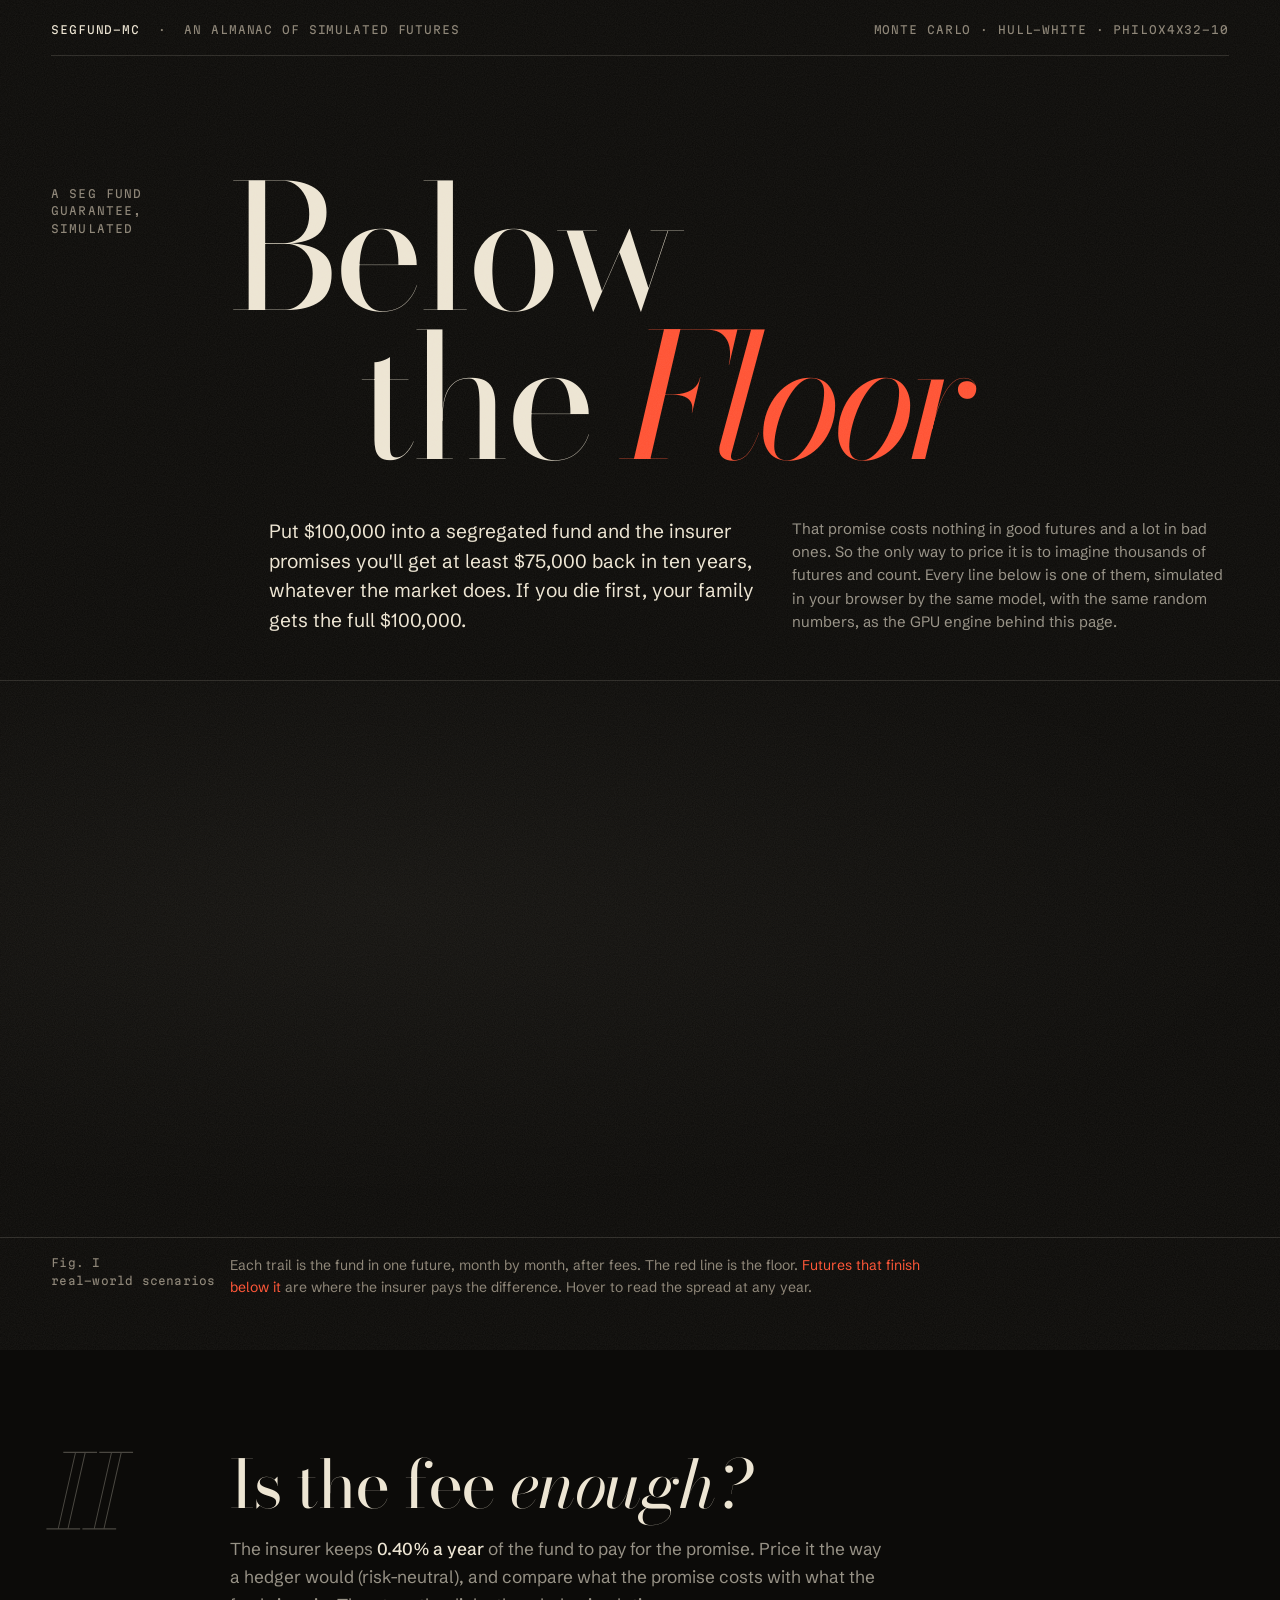
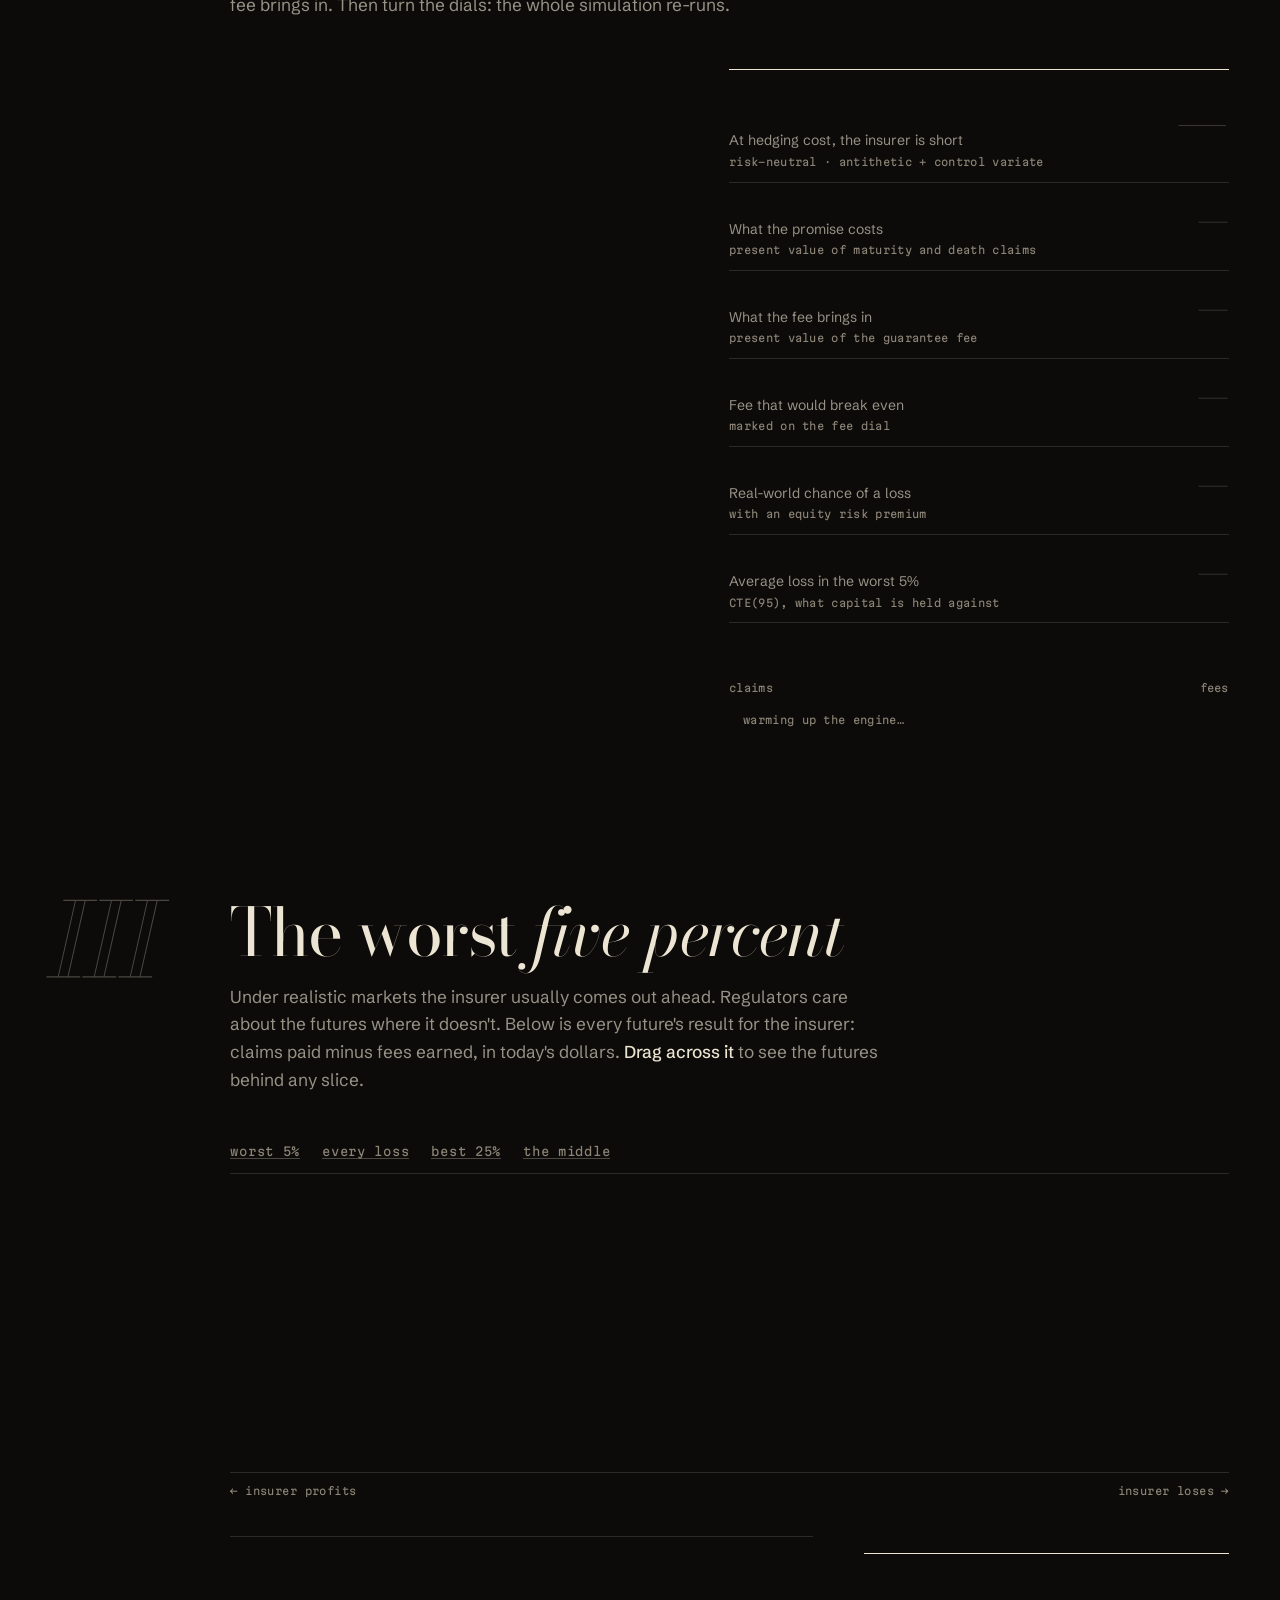
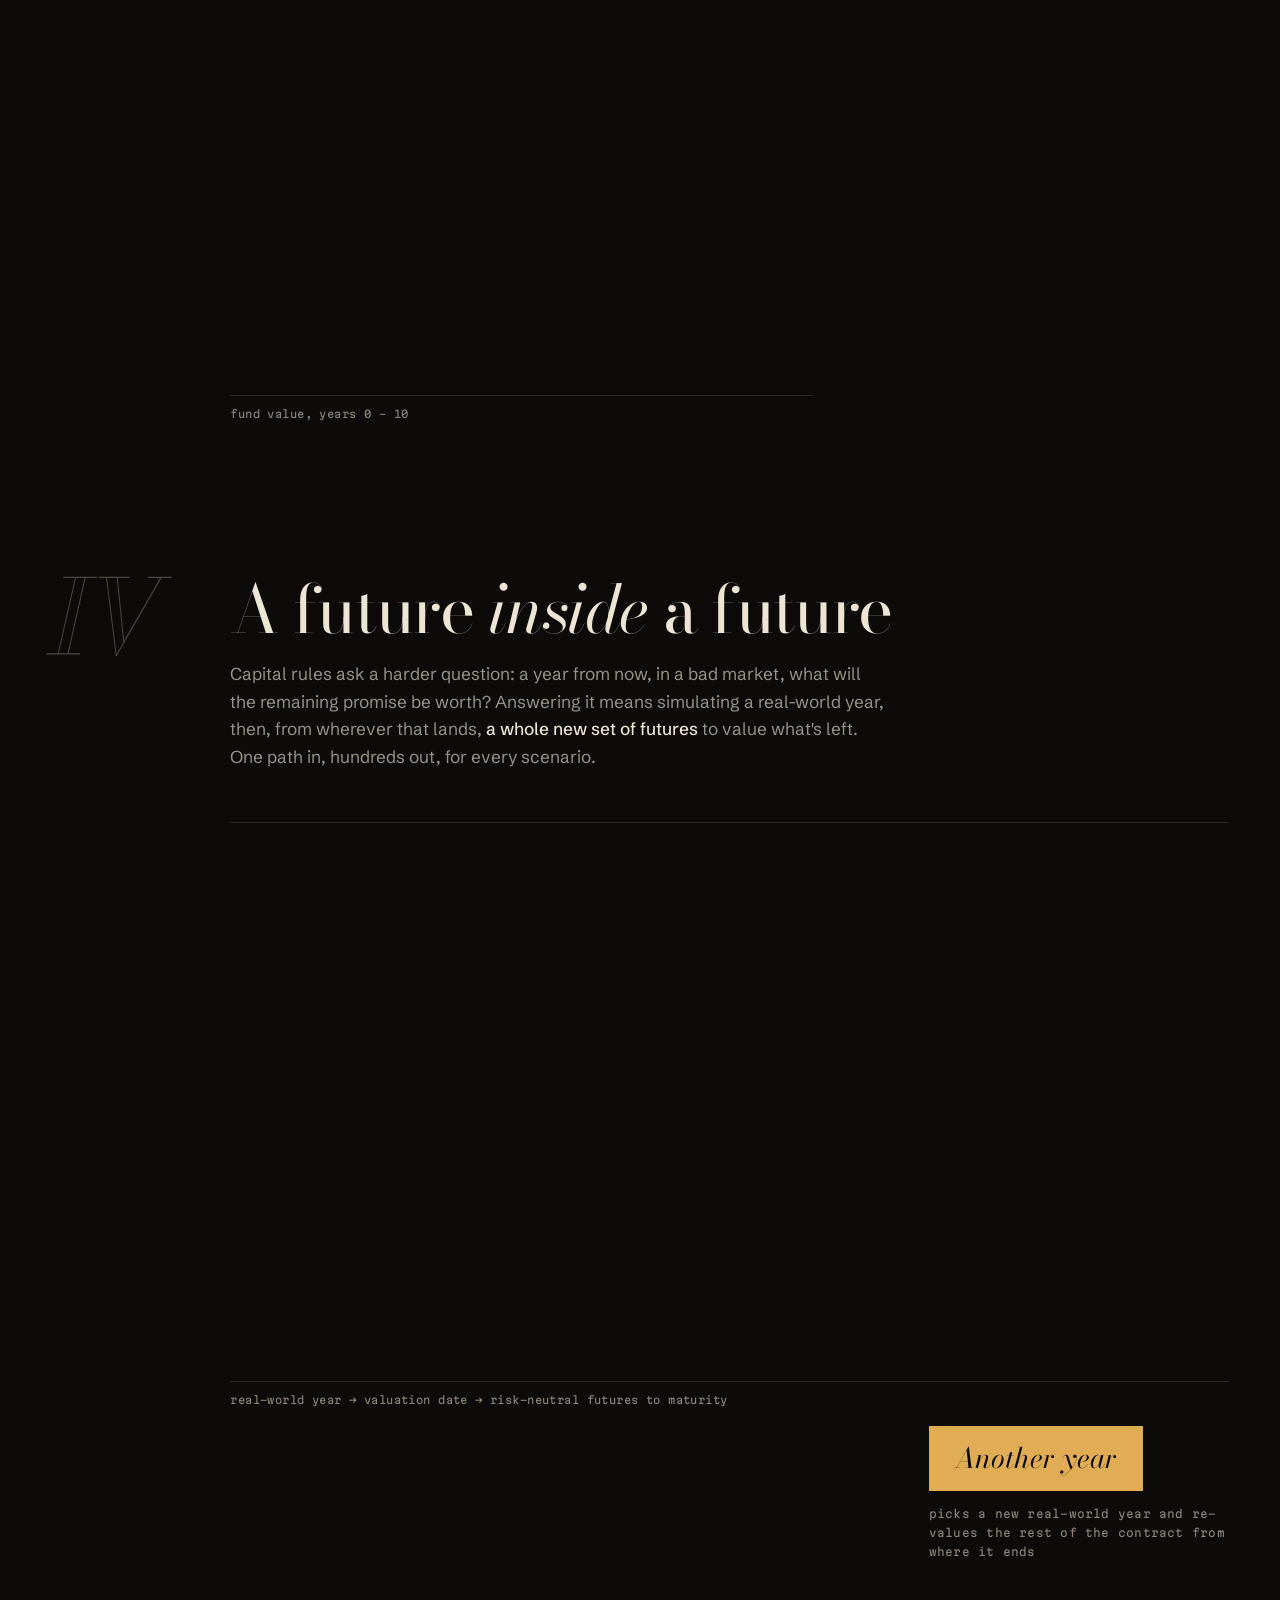
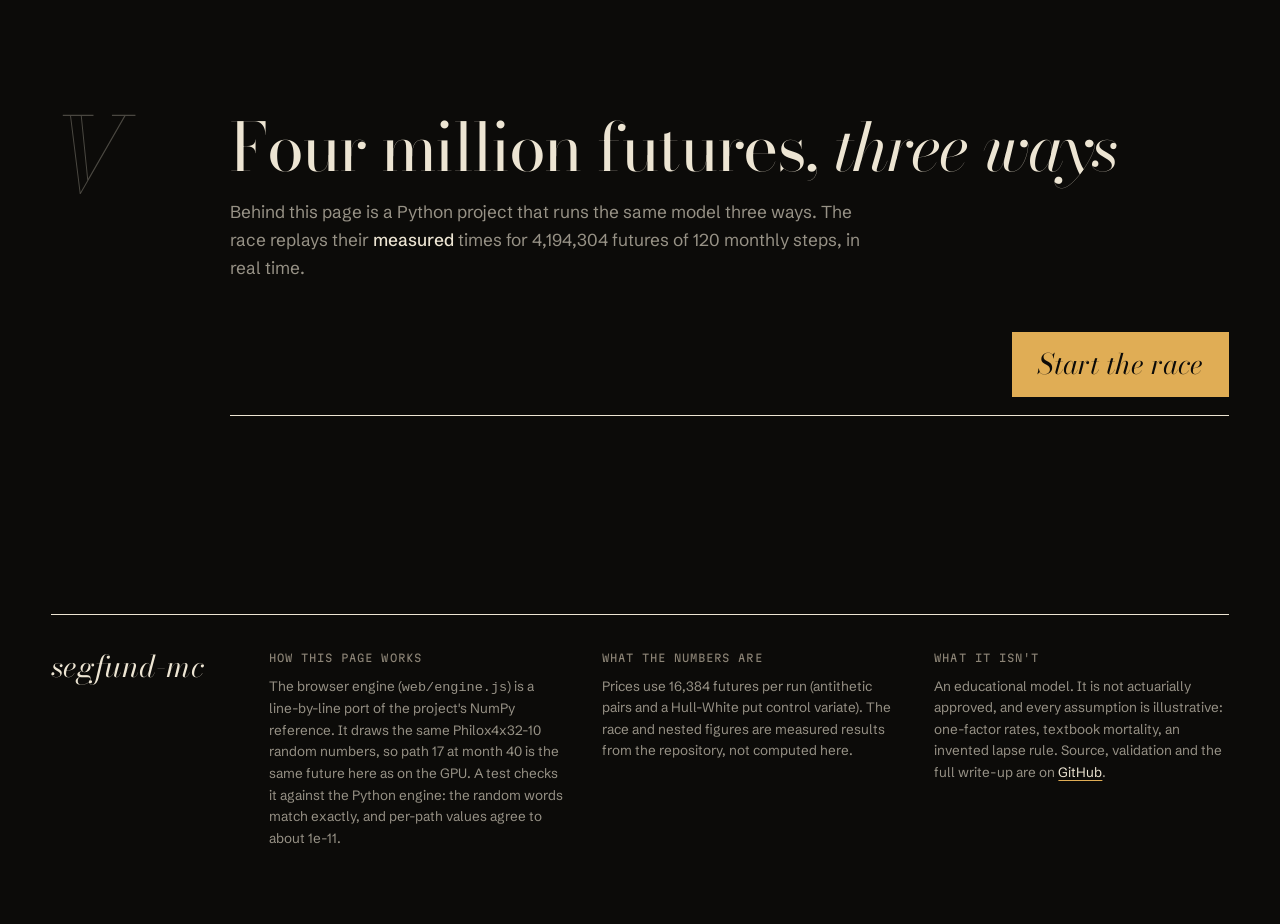
==== web/index.html @ 7fbc5d4a "Below the Floor: interactive page (futures, dials and ledger, tail explorer, nested tree, benchmark " ====
<!doctype html>
<html lang="en">
<head>
<meta charset="utf-8">
<meta name="viewport" content="width=device-width, initial-scale=1">
<title>Below the Floor</title>
<meta name="description" content="A segregated fund guarantee, simulated across sixteen thousand futures in your browser, with the same model and random numbers as the GPU engine behind it.">
<link rel="preconnect" href="https://fonts.googleapis.com">
<link rel="preconnect" href="https://fonts.gstatic.com" crossorigin>
<link href="https://fonts.googleapis.com/css2?family=Bodoni+Moda:ital,opsz,wght@0,6..96,400..600;1,6..96,400..600&family=Martian+Mono:wght@300;400&family=Schibsted+Grotesk:wght@400;500&display=swap" rel="stylesheet">
<link rel="stylesheet" href="style.css">
<link rel="icon" href="data:image/svg+xml,<svg xmlns='http://www.w3.org/2000/svg' viewBox='0 0 32 32'><rect width='32' height='32' fill='%230c0b09'/><path d='M3 10 Q12 4 16 14 T29 8' stroke='%23ede5d3' fill='none' stroke-width='1.5'/><path d='M3 22 H29' stroke='%23ff5233' stroke-width='1.5'/></svg>">
</head>
<body>

<div class="wrap">
  <div class="strip">
    <span><b>segfund-mc</b> &nbsp;·&nbsp; an almanac of simulated futures</span>
    <span>Monte Carlo · Hull-White · Philox4x32-10</span>
  </div>

  <header class="masthead">
    <div class="kicker">A seg fund<br>guarantee,<br>simulated</div>
    <h1><span class="line"><span>Below</span></span><span class="line"><span>the <em>Floor</em></span></span></h1>
  </header>

  <div class="dek fade-in">
    <div></div>
    <p>Put $100,000 into a segregated fund and the insurer promises you'll get at least $75,000 back in ten years, whatever the market does. If you die first, your family gets the full $100,000.</p>
    <p>That promise costs nothing in good futures and a lot in bad ones. So the only way to price it is to imagine thousands of futures and count. Every line below is one of them, simulated in your browser by the same model, with the same random numbers, as the GPU engine behind this page.</p>
  </div>

  <!-- I. the exposure -->
  <figure class="exposure" id="exposure" style="margin-top:0;margin-bottom:0">
    <canvas id="hero" role="img" aria-label="Fund value over ten years across thousands of simulated futures, with the guarantee floor at 75,000 dollars"></canvas>
    <div class="tally" id="tally">&nbsp;</div>
  </figure>
  <div class="caption-under">
    <div class="margin-note">Fig. I<br>real-world scenarios</div>
    <p id="hero-caption">Each trail is the fund in one future, month by month, after fees. The red line is the floor. <span class="red">Futures that finish below it</span> are where the insurer pays the difference. Hover to read the spread at any year.</p>
  </div>

  <!-- II. dials & ledger -->
  <section class="chapter" id="dials">
    <div class="numeral" aria-hidden="true">II</div>
    <div>
      <h2>Is the fee <em>enough?</em></h2>
      <p class="lede">The insurer keeps <strong>0.40% a year</strong> of the fund to pay for the promise. Price it the way a hedger would (risk-neutral), and compare what the promise costs with what the fee brings in. Then turn the dials: the whole simulation re-runs.</p>

      <div class="dials-ledger">
        <div class="dials" id="dial-list"></div>

        <div>
          <div class="ledger" id="ledger">
            <div class="row big"><div class="what">At hedging cost, the insurer is short<small id="l-net-note">risk-neutral · antithetic + control variate</small></div><div class="fig" id="l-net">—</div></div>
            <div class="row"><div class="what">What the promise costs<small>present value of maturity and death claims</small></div><div class="fig" id="l-claims">—</div></div>
            <div class="row"><div class="what">What the fee brings in<small>present value of the guarantee fee</small></div><div class="fig" id="l-fees">—</div></div>
            <div class="row"><div class="what">Fee that would break even<small>marked on the fee dial</small></div><div class="fig" id="l-be">—</div></div>
            <div class="row"><div class="what">Real-world chance of a loss<small>with an equity risk premium</small></div><div class="fig" id="l-ploss">—</div></div>
            <div class="row"><div class="what">Average loss in the worst 5%<small>CTE(95), what capital is held against</small></div><div class="fig" id="l-cte">—</div></div>
          </div>
          <div class="balance" aria-hidden="true">
            <div class="bar claims"><span id="b-claims"></span></div>
            <div class="bar fees"><span id="b-fees"></span></div>
            <div class="legend"><span>claims</span><span>fees</span></div>
          </div>
          <div class="status" id="status"><span class="dot"></span><span id="status-text">warming up the engine…</span></div>
        </div>
      </div>
    </div>
  </section>

  <!-- III. the tail -->
  <section class="chapter" id="tail">
    <div class="numeral" aria-hidden="true">III</div>
    <div>
      <h2>The worst <em>five percent</em></h2>
      <p class="lede">Under realistic markets the insurer usually comes out ahead. Regulators care about the futures where it doesn't. Below is every future's result for the insurer: claims paid minus fees earned, in today's dollars. <strong>Drag across it</strong> to see the futures behind any slice.</p>

      <div class="presets">
        <button class="textbtn" data-sel="worst5">worst 5%</button>
        <button class="textbtn" data-sel="loss">every loss</button>
        <button class="textbtn" data-sel="best">best 25%</button>
        <button class="textbtn" data-sel="middle">the middle</button>
      </div>
      <div class="plate hist" id="hist-plate"><canvas id="hist" role="img" aria-label="Histogram of the insurer's result per future; drag to select"></canvas></div>
      <div class="plate-label"><span>← insurer profits</span><span id="hist-label">&nbsp;</span><span>insurer loses →</span></div>

      <div class="tail-grid">
        <div>
          <div class="plate paths"><canvas id="slice" role="img" aria-label="Fund paths of the selected futures"></canvas></div>
          <div class="plate-label"><span>fund value, years 0 – 10</span><span id="slice-label">&nbsp;</span></div>
        </div>
        <div>
          <dl class="facts" id="facts"></dl>
          <p class="story" id="story">&nbsp;</p>
        </div>
      </div>
    </div>
  </section>

  <!-- IV. nested -->
  <section class="chapter" id="nested">
    <div class="numeral" aria-hidden="true">IV</div>
    <div>
      <h2>A future <em>inside</em> a future</h2>
      <p class="lede">Capital rules ask a harder question: a year from now, in a bad market, what will the remaining promise be worth? Answering it means simulating a real-world year, then, from wherever that lands, <strong>a whole new set of futures</strong> to value what's left. One path in, hundreds out, for every scenario.</p>

      <div class="plate tree"><canvas id="tree" role="img" aria-label="One real-world year, then a fan of risk-neutral futures from its end point"></canvas></div>
      <div class="plate-label"><span>real-world year → valuation date → risk-neutral futures to maturity</span><span id="tree-label">&nbsp;</span></div>

      <div class="nested-grid">
        <div class="cost" id="cost"></div>
        <div style="display:grid;gap:14px;justify-items:start">
          <button class="go" id="reroll">Another year</button>
          <span class="margin-note">picks a new real-world year and re-values the rest of the contract from where it ends</span>
        </div>
      </div>
    </div>
  </section>

  <!-- V. the race -->
  <section class="chapter" id="race">
    <div class="numeral" aria-hidden="true">V</div>
    <div>
      <h2>Four million futures, <em>three ways</em></h2>
      <p class="lede">Behind this page is a Python project that runs the same model three ways. The race replays their <strong>measured</strong> times for 4,194,304 futures of 120 monthly steps, in real time.</p>

      <div class="race-head">
        <span class="margin-note" id="race-meta"></span>
        <button class="go" id="go">Start the race</button>
      </div>
      <div class="race" id="lanes"></div>
      <p class="ratio" id="ratio"></p>
    </div>
  </section>

  <footer class="colophon">
    <div class="sig">segfund&#8209;mc</div>
    <div>
      <h3>How this page works</h3>
      <p>The browser engine (<code>web/engine.js</code>) is a line-by-line port of the project's NumPy reference. It draws the same Philox4x32-10 random numbers, so path 17 at month 40 is the same future here as on the GPU. A test checks it against the Python engine: the random words match exactly, and per-path values agree to about 1e-11.</p>
    </div>
    <div>
      <h3>What the numbers are</h3>
      <p id="colo-numbers">Prices use 16,384 futures per run (antithetic pairs and a Hull-White put control variate). The race and nested figures are measured results from the repository, not computed here.</p>
    </div>
    <div>
      <h3>What it isn't</h3>
      <p>An educational model. It is not actuarially approved, and every assumption is illustrative: one-factor rates, textbook mortality, an invented lapse rule. Source, validation and the full write-up are on <a href="https://github.com/PS12007/segfund-mc">GitHub</a>.</p>
    </div>
  </footer>
</div>

<script src="engine.js"></script>
<script src="data.js"></script>
<script src="app.js"></script>
</body>
</html>
---- web/style.css ----
/* Below the Floor: a night exposure of simulated futures.
   Warm black, bone-white light trails, cinnabar for losses, brass for whatever you touch. */

:root {
  --night: #0c0b09;
  --soot: #141210;
  --ember: #1c1916;
  --bone: #ede5d3;
  --bone-dim: rgba(237, 229, 211, 0.62);
  --ash: #8c8476;
  --hair: rgba(237, 229, 211, 0.14);
  --hair-strong: rgba(237, 229, 211, 0.28);
  --cinnabar: #ff5233;
  --cinnabar-dim: rgba(255, 82, 51, 0.16);
  --brass: #e0ad55;
  --brass-dim: rgba(224, 173, 85, 0.18);

  --display: "Bodoni Moda", "Didot", "Bodoni 72", Georgia, serif;
  --text: "Schibsted Grotesk", "Helvetica Neue", Helvetica, sans-serif;
  --mono: "Martian Mono", "SFMono-Regular", Consolas, monospace;

  --gutter: clamp(16px, 4vw, 56px);
  --margin-col: clamp(0px, 14vw, 210px);
  --max: 1320px;
}

* { box-sizing: border-box; }
html { background: var(--night); color-scheme: dark; }
body {
  margin: 0;
  background: var(--night);
  color: var(--bone);
  font: 400 17px/1.6 var(--text);
  -webkit-font-smoothing: antialiased;
  text-rendering: optimizeLegibility;
  overflow-x: hidden;
}

/* film grain over everything, very quiet */
body::after {
  content: "";
  position: fixed; inset: -50%;
  pointer-events: none; z-index: 50;
  opacity: 0.07;
  background-image: url("data:image/svg+xml;utf8,<svg xmlns='http://www.w3.org/2000/svg' width='220' height='220'><filter id='n'><feTurbulence type='fractalNoise' baseFrequency='0.9' numOctaves='2' stitchTiles='stitch'/><feColorMatrix values='0 0 0 0 1  0 0 0 0 0.95  0 0 0 0 0.85  0 0 0 0.9 0'/></filter><rect width='100%' height='100%' filter='url(%23n)'/></svg>");
  animation: grain 1.2s steps(6) infinite;
}
@keyframes grain {
  0% { transform: translate(0, 0); } 20% { transform: translate(-3%, 2%); }
  40% { transform: translate(2%, -3%); } 60% { transform: translate(-2%, -1%); }
  80% { transform: translate(3%, 3%); } 100% { transform: translate(0, 0); }
}

::selection { background: var(--brass); color: var(--night); }
a { color: var(--bone); text-decoration-color: var(--brass); text-underline-offset: 3px; text-decoration-thickness: 1px; }
a:hover { color: var(--brass); }

.wrap { max-width: var(--max); margin: 0 auto; padding: 0 var(--gutter); }

/* ------------------------------------------------------------------ masthead */
.strip {
  display: flex; justify-content: space-between; gap: 16px; flex-wrap: wrap;
  padding: 22px 0 18px;
  border-bottom: 1px solid var(--hair);
  font: 400 11px/1.4 var(--mono);
  letter-spacing: 0.08em; text-transform: uppercase; color: var(--ash);
}
.strip b { color: var(--bone); font-weight: 400; }

.masthead {
  display: grid;
  grid-template-columns: var(--margin-col) minmax(0, 1fr);
  padding: clamp(48px, 9vw, 120px) 0 clamp(28px, 4vw, 48px);
}
.masthead .kicker {
  font: 400 11px/1.6 var(--mono); letter-spacing: 0.1em; text-transform: uppercase; color: var(--ash);
  padding-top: 1.2em;
}
h1 {
  margin: 0;
  font: 400 clamp(64px, 13.5vw, 196px)/0.84 var(--display);
  font-optical-sizing: auto;
  letter-spacing: -0.035em;
}
h1 em { font-style: italic; color: var(--cinnabar); letter-spacing: -0.045em; }
h1 .line { display: block; overflow: hidden; padding: 0.02em 0 0.16em; margin-bottom: -0.16em; }
h1 .line > span { display: inline-block; animation: rise 1.2s cubic-bezier(.2, .7, .1, 1) both; }
h1 .line:nth-child(2) > span { animation-delay: .12s; padding-left: clamp(40px, 10vw, 180px); }
@keyframes rise { from { transform: translateY(105%); } to { transform: none; } }

.dek {
  display: grid; grid-template-columns: var(--margin-col) minmax(0, 1fr) minmax(0, 0.9fr);
  gap: 0 clamp(20px, 3vw, 48px);
  padding-bottom: clamp(28px, 4vw, 44px);
}
.dek p { margin: 0; font-size: clamp(18px, 1.5vw, 21px); line-height: 1.55; color: var(--bone); max-width: 36em; }
.dek p + p { color: var(--bone-dim); font-size: 15px; }
.fade-in { animation: fade 1.4s .5s both; }
@keyframes fade { from { opacity: 0; transform: translateY(8px); } to { opacity: 1; transform: none; } }

/* ------------------------------------------------------------------ the exposure (hero) */
.exposure {
  position: relative;
  height: clamp(380px, 62vh, 680px);
  margin: 0 calc(-1 * var(--gutter));
  border-top: 1px solid var(--hair); border-bottom: 1px solid var(--hair);
  background:
    radial-gradient(120% 90% at 30% 40%, rgba(237, 229, 211, 0.035), transparent 60%),
    var(--night);
}
.exposure canvas, .plate canvas { position: absolute; inset: 0; width: 100%; height: 100%; display: block; }
.exposure .tally {
  position: absolute; left: var(--gutter); top: 14px;
  font: 400 11px/1.6 var(--mono); letter-spacing: 0.06em; color: var(--ash);
  pointer-events: none;
}
.exposure .tally b { color: var(--bone); font-weight: 400; }
.exposure .tally .red { color: var(--cinnabar); }
.caption-under {
  display: grid; grid-template-columns: var(--margin-col) minmax(0, 1fr);
  padding: 16px 0 0; font-size: 14px; color: var(--ash);
}
.caption-under p { margin: 0; max-width: 52em; }
.caption-under .red { color: var(--cinnabar); }

/* ------------------------------------------------------------------ chapters */
.chapter {
  display: grid;
  grid-template-columns: var(--margin-col) minmax(0, 1fr);
  padding: clamp(80px, 12vw, 160px) 0 0;
}
.numeral {
  font: italic 400 clamp(56px, 8vw, 120px)/0.8 var(--display);
  color: transparent;
  -webkit-text-stroke: 1px var(--hair-strong);
  user-select: none;
}
.chapter h2 {
  margin: 0 0 18px;
  font: 400 clamp(38px, 5.2vw, 76px)/0.98 var(--display);
  letter-spacing: -0.025em;
  max-width: 14em;
}
.chapter h2 em { font-style: italic; }
.chapter .lede { font-size: clamp(17px, 1.35vw, 19px); color: var(--bone-dim); max-width: 38em; margin: 0 0 clamp(32px, 4vw, 56px); }
.chapter .lede strong { color: var(--bone); font-weight: 500; }

.margin-note {
  font: 400 11px/1.7 var(--mono); color: var(--ash); letter-spacing: 0.02em;
}

/* ------------------------------------------------------------------ II: the dials and the ledger */
.dials-ledger {
  display: grid;
  grid-template-columns: minmax(0, 1fr) minmax(0, 1.15fr);
  gap: clamp(32px, 5vw, 88px);
  align-items: start;
}
.dials { display: grid; gap: 26px; }
.dial { display: grid; grid-template-columns: 1fr auto; align-items: baseline; gap: 4px 16px; }
.dial label { font-size: 15px; color: var(--bone); }
.dial label small { display: block; font-size: 12px; color: var(--ash); margin-top: 1px; }
.dial output { font: 400 14px var(--mono); color: var(--brass); min-width: 6ch; text-align: right; }
.dial .track { grid-column: 1 / -1; position: relative; height: 26px; }
.dial .mark {
  position: absolute; top: 2px; bottom: 2px; width: 0; border-left: 1px dashed var(--cinnabar);
  pointer-events: none; transition: left .5s cubic-bezier(.2, .7, .1, 1), opacity .3s;
}
.dial .mark::after {
  content: attr(data-label); position: absolute; top: 22px; left: 4px; white-space: nowrap;
  font: 400 10px var(--mono); color: var(--cinnabar); letter-spacing: 0.04em;
}
.dial .home {
  position: absolute; top: 9px; width: 1px; height: 8px; background: var(--ash); pointer-events: none;
}

input[type=range] {
  -webkit-appearance: none; appearance: none;
  width: 100%; height: 26px; margin: 0; background: transparent; cursor: ew-resize;
  position: relative; z-index: 1;
}
input[type=range]::-webkit-slider-runnable-track { height: 1px; background: var(--hair-strong); }
input[type=range]::-moz-range-track { height: 1px; background: var(--hair-strong); }
input[type=range]::-webkit-slider-thumb {
  -webkit-appearance: none; width: 3px; height: 22px; margin-top: -11px;
  background: var(--brass); border: 0; border-radius: 0;
  box-shadow: 0 0 0 5px rgba(12, 11, 9, 0.9), 0 0 18px rgba(224, 173, 85, 0.45);
  transition: height .15s, margin-top .15s;
}
input[type=range]::-moz-range-thumb {
  width: 3px; height: 22px; background: var(--brass); border: 0; border-radius: 0;
  box-shadow: 0 0 0 5px rgba(12, 11, 9, 0.9), 0 0 18px rgba(224, 173, 85, 0.45);
}
input[type=range]:active::-webkit-slider-thumb { height: 26px; margin-top: -13px; }
input[type=range]:focus-visible { outline: none; }
input[type=range]:focus-visible::-webkit-slider-thumb { box-shadow: 0 0 0 5px rgba(12, 11, 9, 0.9), 0 0 0 7px var(--brass); }

.textbtn {
  justify-self: start;
  background: none; border: 0; padding: 0; cursor: pointer;
  font: 400 12px var(--mono); letter-spacing: 0.06em; color: var(--ash);
  border-bottom: 1px solid var(--hair-strong);
}
.textbtn:hover { color: var(--brass); border-color: var(--brass); }

.ledger { border-top: 1px solid var(--bone); }
.ledger .row {
  display: grid; grid-template-columns: minmax(0, 1fr) auto; align-items: baseline; gap: 16px;
  padding: 14px 0 12px; border-bottom: 1px solid var(--hair);
}
.ledger .row .what { font-size: 14px; color: var(--bone-dim); }
.ledger .row .what small { display: block; font: 400 10.5px/1.5 var(--mono); color: var(--ash); letter-spacing: 0.03em; margin-top: 2px; }
.ledger .fig {
  font: 400 clamp(30px, 3.4vw, 50px)/1 var(--display); letter-spacing: -0.02em;
  font-variant-numeric: lining-nums tabular-nums; text-align: right;
  transition: color .4s;
}
.ledger .fig .pm { font: 400 12px var(--mono); color: var(--ash); letter-spacing: 0; margin-left: 6px; }
.ledger .row.big .fig { font-size: clamp(44px, 5.6vw, 84px); }
.ledger .row.big .fig.red { color: var(--cinnabar); }
.ledger .row.big .fig.bone { color: var(--bone); }
.ledger .busy { color: var(--ash); }

.balance { margin: 26px 0 6px; }
.balance .bar { position: relative; height: 10px; margin: 6px 0; }
.balance .bar span { position: absolute; left: 0; top: 0; bottom: 0; transition: width .6s cubic-bezier(.2, .7, .1, 1); }
.balance .claims span { background: var(--cinnabar); }
.balance .fees span { background: var(--bone); }
.balance .legend { display: flex; justify-content: space-between; font: 400 10.5px var(--mono); color: var(--ash); letter-spacing: 0.03em; }
.status { font: 400 10.5px/1.6 var(--mono); color: var(--ash); margin-top: 18px; letter-spacing: 0.03em; min-height: 3.2em; }
.status .dot { display: inline-block; width: 6px; height: 6px; background: var(--brass); margin-right: 8px; vertical-align: 1px; opacity: 0; }
.status.working .dot { animation: blink .7s infinite alternate; }
@keyframes blink { from { opacity: .15; } to { opacity: 1; } }

/* ------------------------------------------------------------------ plates (canvas figures) */
.plate { position: relative; border-top: 1px solid var(--hair); border-bottom: 1px solid var(--hair); }
.plate.hist { height: clamp(220px, 28vw, 300px); cursor: crosshair; touch-action: none; }
.plate.paths { height: clamp(300px, 40vw, 460px); }
.plate.tree { height: clamp(360px, 52vw, 560px); }
.plate-label {
  display: flex; justify-content: space-between; gap: 12px; flex-wrap: wrap;
  padding: 10px 0 0; font: 400 10.5px/1.6 var(--mono); color: var(--ash); letter-spacing: 0.04em;
}
.plate-label b { color: var(--bone); font-weight: 400; }

.tail-grid { display: grid; grid-template-columns: minmax(0, 1.6fr) minmax(0, 1fr); gap: clamp(24px, 4vw, 64px); margin-top: 36px; }
.facts { border-top: 1px solid var(--bone); }
.facts div { display: grid; grid-template-columns: 1fr auto; gap: 12px; padding: 11px 0; border-bottom: 1px solid var(--hair); font-size: 14px; color: var(--bone-dim); }
.facts dd, .facts dt { margin: 0; }
.facts dd { font: 400 15px var(--mono); color: var(--bone); text-align: right; }
.facts dd.brass { color: var(--brass); }
.facts dd.red { color: var(--cinnabar); }
.story { font-family: var(--display); font-style: italic; font-size: clamp(19px, 1.7vw, 24px); line-height: 1.35; margin: 22px 0 0; color: var(--bone); }

.presets { display: flex; gap: 22px; flex-wrap: wrap; margin: 0 0 14px; }

/* ------------------------------------------------------------------ IV nested */
.nested-grid { display: grid; grid-template-columns: minmax(0, 1fr) minmax(0, 300px); gap: clamp(24px, 4vw, 64px); align-items: end; margin-top: 18px; }
.cost { font-size: 14px; color: var(--bone-dim); }
.cost .eq { font: 400 clamp(13px, 1.15vw, 16px)/1.6 var(--mono); color: var(--bone); margin: 10px 0 16px; }
.cost .eq .x { color: var(--ash); padding: 0 .35em; }
.cost .vs { display: grid; grid-template-columns: auto 1fr; gap: 6px 14px; font: 400 13px var(--mono); }
.cost .vs .t { color: var(--bone); text-align: right; }

/* ------------------------------------------------------------------ V race */
.race { border-top: 1px solid var(--bone); }
.lane { display: grid; grid-template-columns: minmax(0, 220px) minmax(0, 1fr) minmax(0, 150px); gap: 20px; align-items: center; padding: 22px 0; border-bottom: 1px solid var(--hair); }
.lane .who { font-size: 16px; }
.lane .who small { display: block; font: 400 10.5px/1.5 var(--mono); color: var(--ash); letter-spacing: 0.02em; margin-top: 3px; }
.lane .road { position: relative; height: 22px; }
.lane .road::before { content: ""; position: absolute; left: 0; right: 0; top: 50%; height: 1px; background: var(--hair-strong); }
.lane .fill { position: absolute; left: 0; top: calc(50% - 1px); height: 3px; width: 0; background: var(--bone); }
.lane .tip { position: absolute; top: 0; bottom: 0; width: 2px; left: 0; background: var(--brass); box-shadow: 0 0 14px var(--brass); }
.lane.done .tip { background: var(--bone); box-shadow: none; }
.lane[data-key=triton] .fill { background: var(--brass); }
.lane .clock { font: 400 clamp(18px, 1.8vw, 24px) var(--mono); text-align: right; font-variant-numeric: tabular-nums; }
.lane .clock small { display: block; font-size: 10.5px; color: var(--ash); margin-top: 2px; }
.race-head { display: flex; justify-content: space-between; align-items: baseline; gap: 18px; flex-wrap: wrap; margin-bottom: 18px; }
.go {
  background: none; color: var(--night); border: 0; cursor: pointer;
  font: 400 italic clamp(22px, 2.2vw, 30px) var(--display);
  padding: 10px 26px 12px; background: var(--brass);
  transition: background .2s, transform .2s;
}
.go:hover { background: var(--bone); }
.go:active { transform: translateY(1px); }
.go[disabled] { background: var(--ember); color: var(--ash); cursor: default; }
.ratio { font: 400 11px/1.7 var(--mono); color: var(--ash); margin-top: 18px; max-width: 62em; letter-spacing: 0.02em; }
.ratio b { color: var(--bone); font-weight: 400; }

/* ------------------------------------------------------------------ colophon */
.colophon {
  display: grid; grid-template-columns: var(--margin-col) repeat(3, minmax(0, 1fr));
  gap: 0 clamp(20px, 3vw, 48px);
  margin-top: clamp(100px, 14vw, 180px); padding: 36px 0 64px;
  border-top: 1px solid var(--bone);
  font-size: 13.5px; color: var(--bone-dim);
}
.colophon h3 { font: 400 10.5px var(--mono); letter-spacing: 0.1em; text-transform: uppercase; color: var(--ash); margin: 0 0 12px; }
.colophon p { margin: 0 0 12px; }
.colophon .sig { font: italic 400 30px/1 var(--display); color: var(--bone); }

/* ------------------------------------------------------------------ reveal on scroll */
.reveal { opacity: 0; transform: translateY(18px); transition: opacity 1s cubic-bezier(.2, .7, .1, 1), transform 1s cubic-bezier(.2, .7, .1, 1); }
.reveal.in { opacity: 1; transform: none; }

/* ------------------------------------------------------------------ narrow screens */
@media (max-width: 900px) {
  :root { --margin-col: 0px; }
  .masthead, .dek, .chapter, .caption-under { grid-template-columns: minmax(0, 1fr); }
  .masthead .kicker { padding: 0 0 18px; }
  .dek { gap: 14px; }
  .numeral { font-size: 64px; margin-bottom: 8px; }
  .dials-ledger, .tail-grid, .nested-grid { grid-template-columns: minmax(0, 1fr); }
  .lane { grid-template-columns: minmax(0, 1fr) auto; }
  .lane .road { grid-column: 1 / -1; grid-row: 2; }
  .colophon { grid-template-columns: minmax(0, 1fr); gap: 24px; }
}

@media (prefers-reduced-motion: reduce) {
  *, *::before, *::after { animation: none !important; transition: none !important; }
  .reveal { opacity: 1; transform: none; }
}
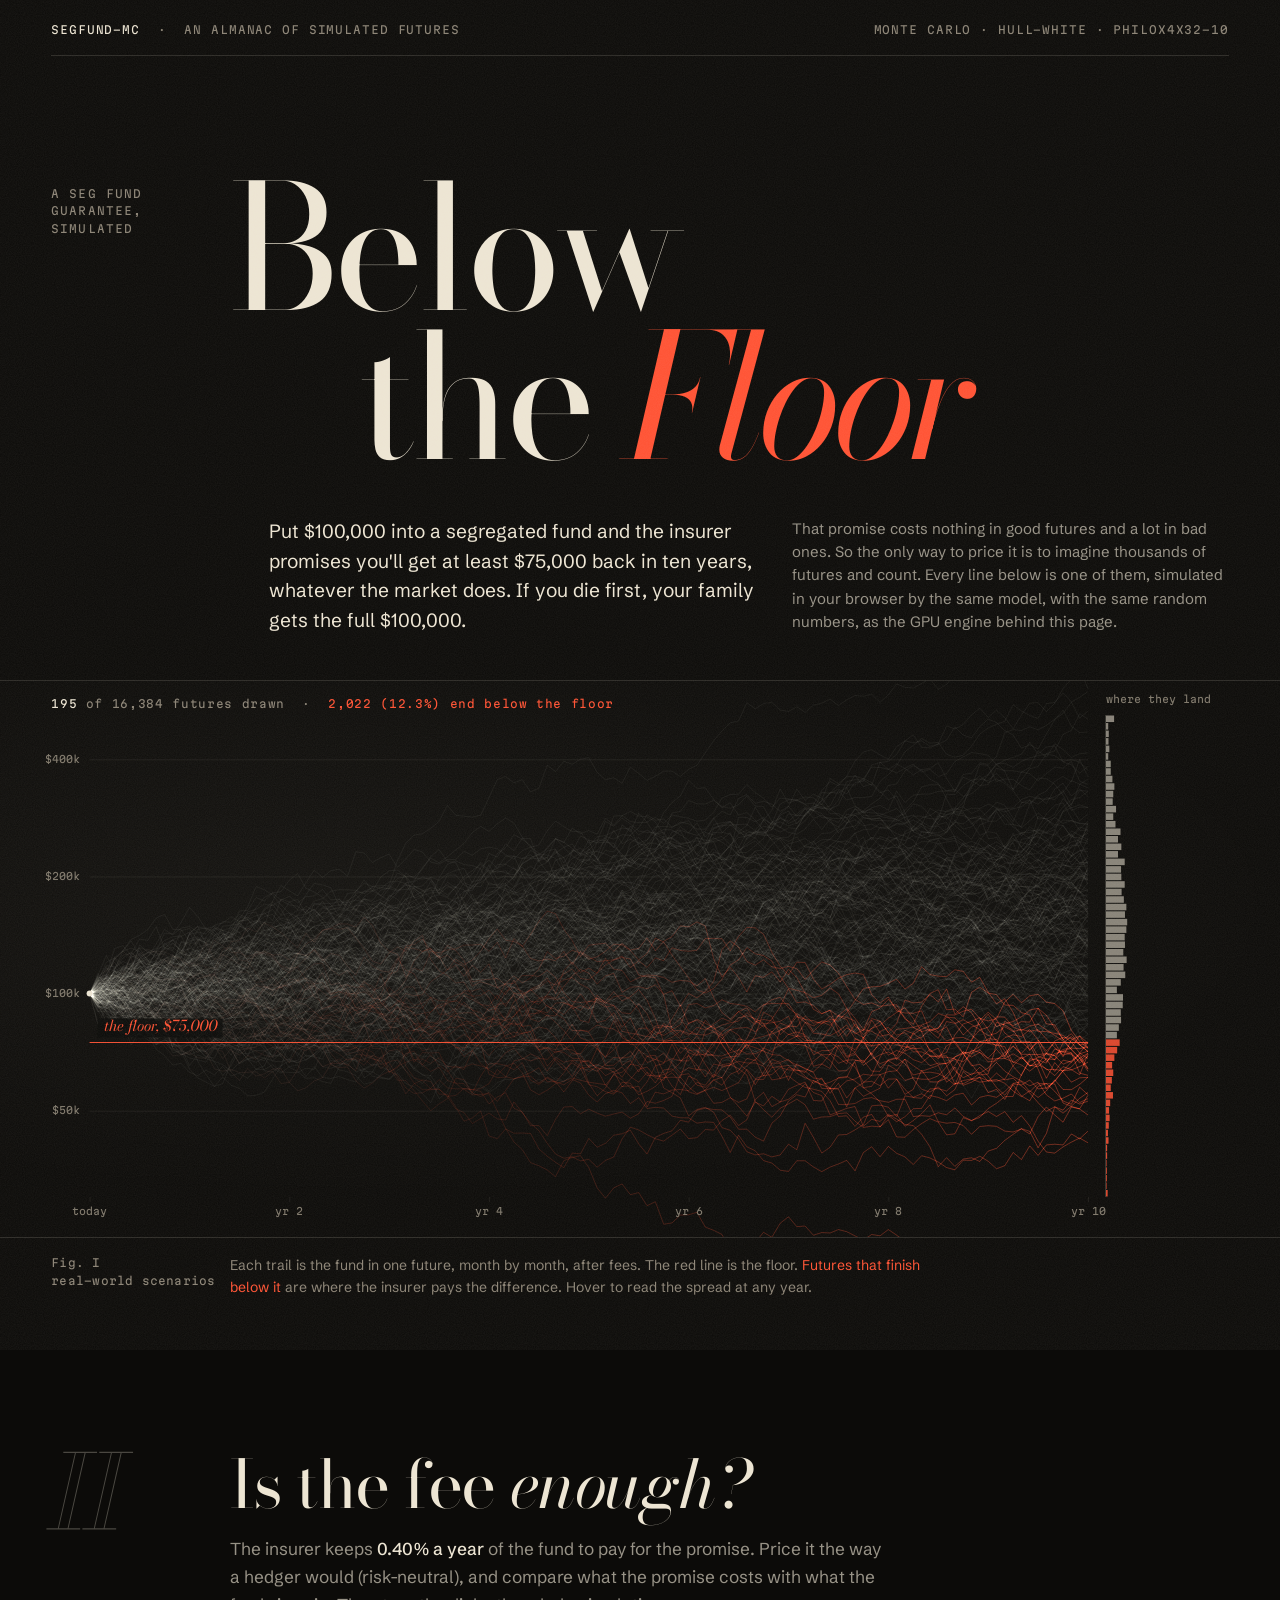
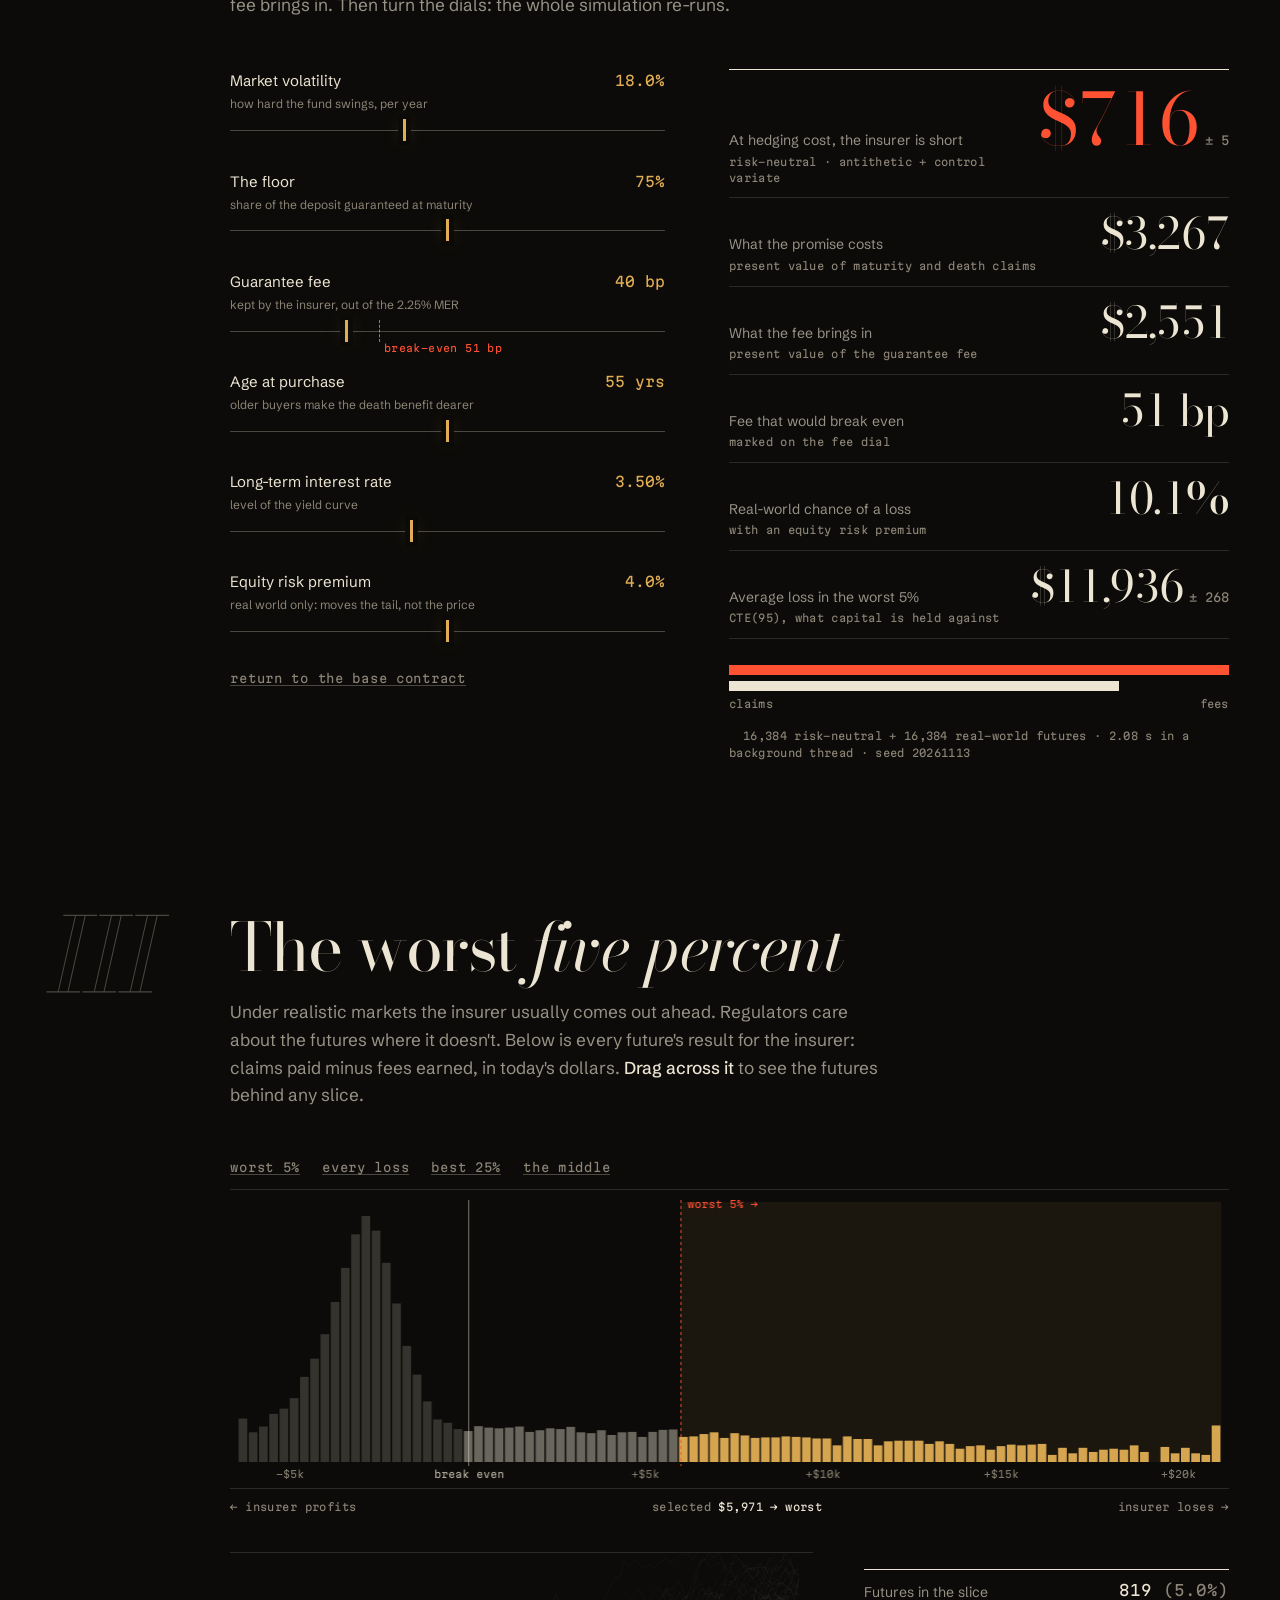
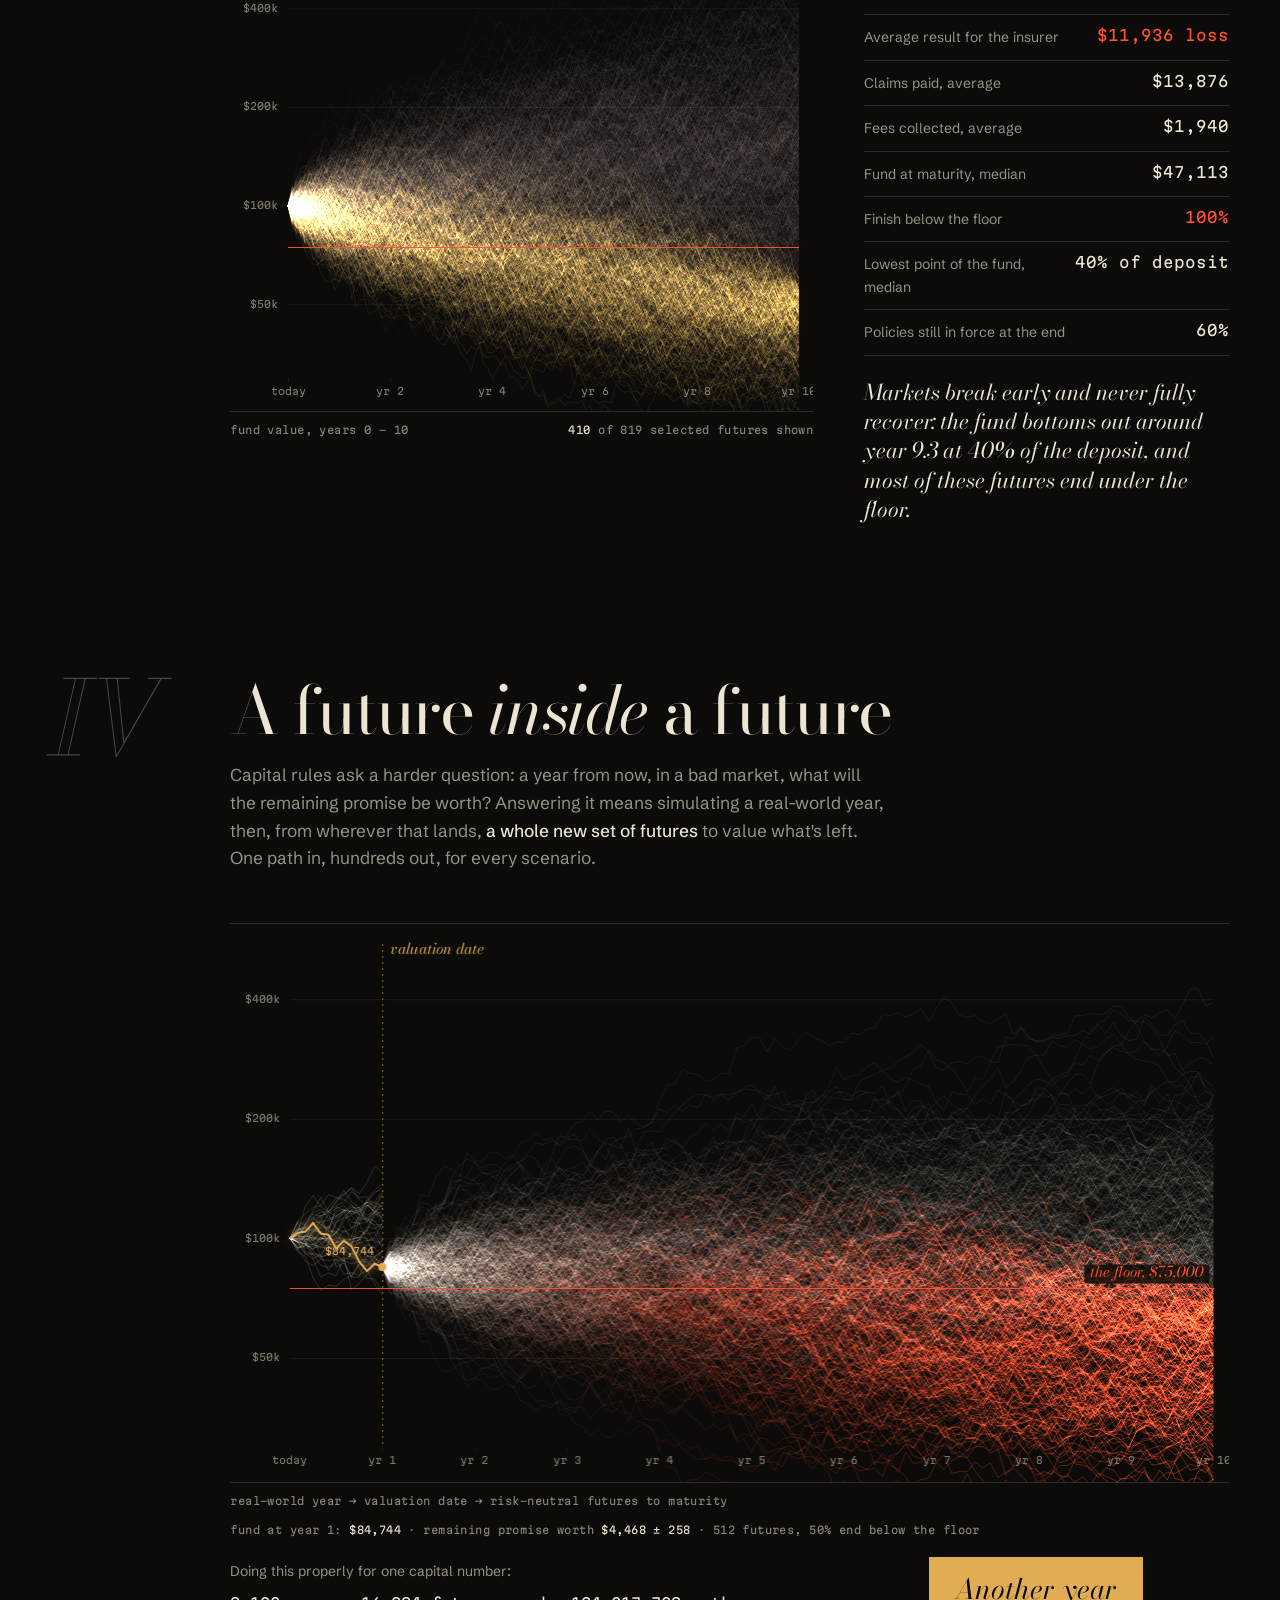
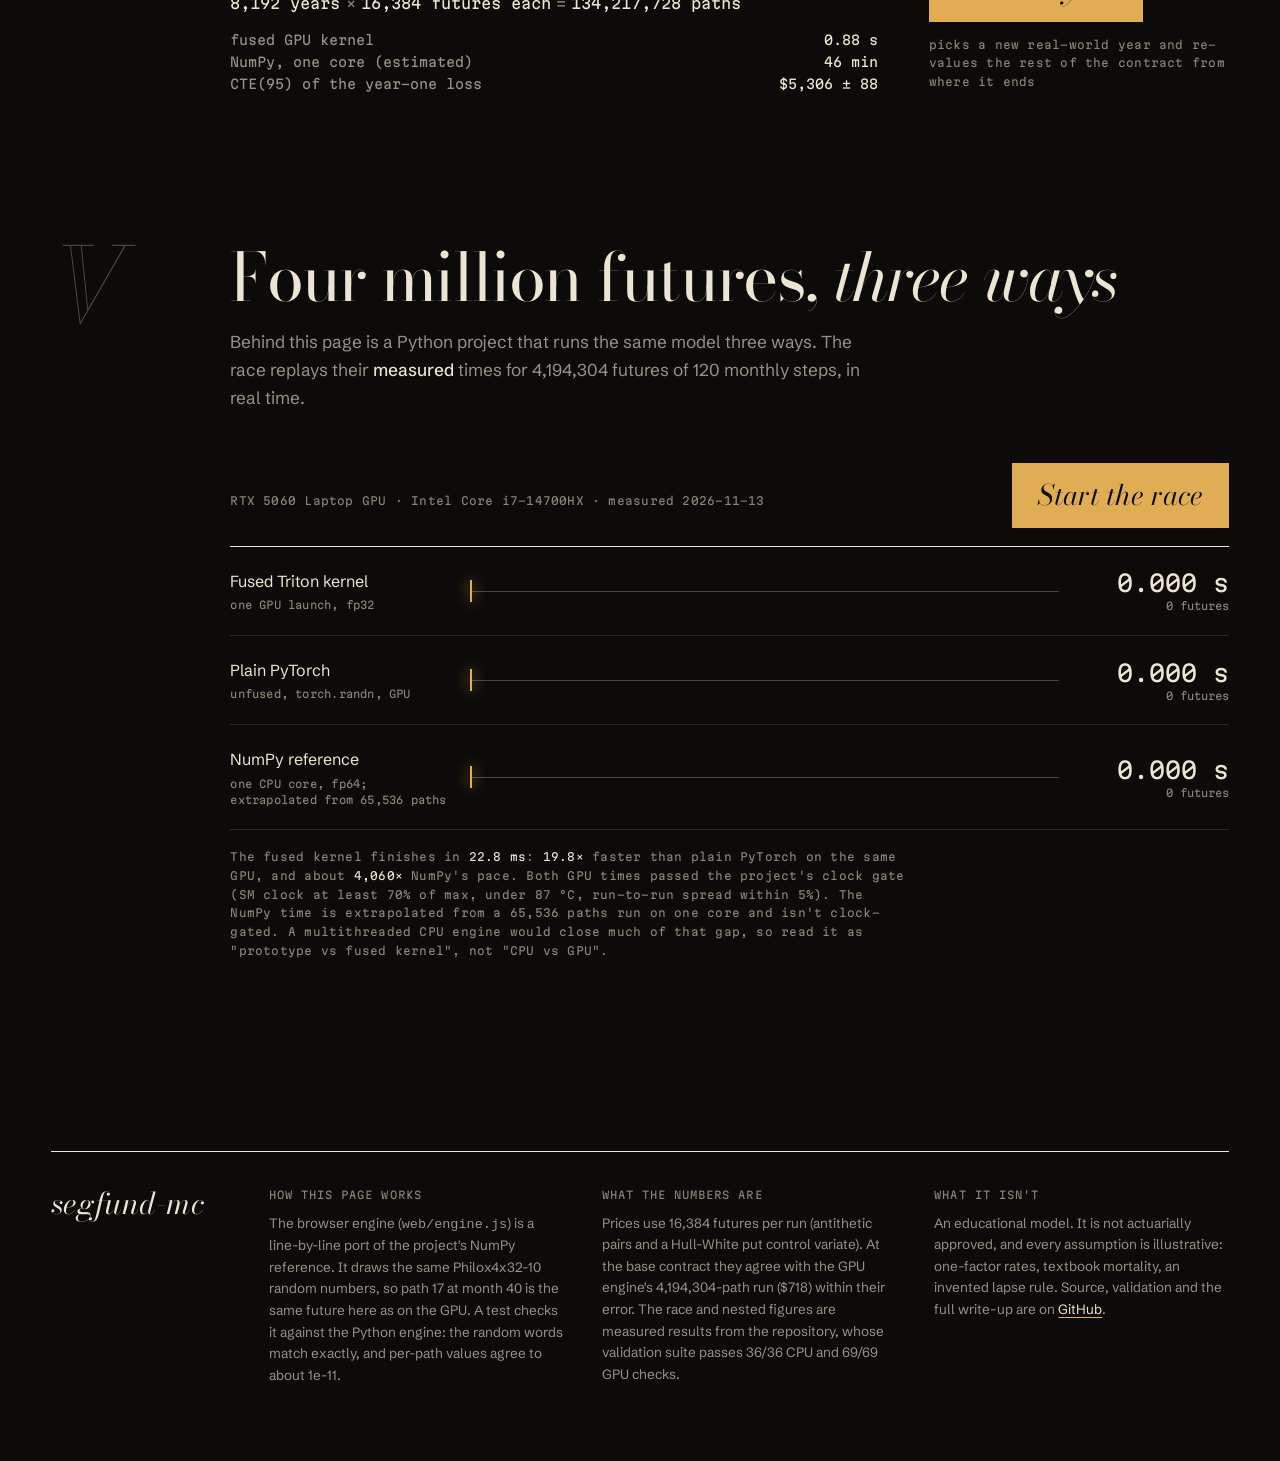
==== commit 72bd0c67: "Social preview image and live link" ====
--- a/web/index.html
+++ b/web/index.html
@@ -5,6 +5,11 @@
 <meta name="viewport" content="width=device-width, initial-scale=1">
 <title>Below the Floor</title>
 <meta name="description" content="A segregated fund guarantee, simulated across sixteen thousand futures in your browser, with the same model and random numbers as the GPU engine behind it.">
+<meta property="og:title" content="Below the Floor">
+<meta property="og:description" content="Sixteen thousand simulated futures of a segregated fund guarantee, in your browser.">
+<meta property="og:image" content="https://ps12007.github.io/segfund-mc/og.jpg">
+<meta property="og:url" content="https://ps12007.github.io/segfund-mc/">
+<meta name="twitter:card" content="summary_large_image">
 <link rel="preconnect" href="https://fonts.googleapis.com">
 <link rel="preconnect" href="https://fonts.gstatic.com" crossorigin>
 <link href="https://fonts.googleapis.com/css2?family=Bodoni+Moda:ital,opsz,wght@0,6..96,400..600;1,6..96,400..600&family=Martian+Mono:wght@300;400&family=Schibsted+Grotesk:wght@400;500&display=swap" rel="stylesheet">
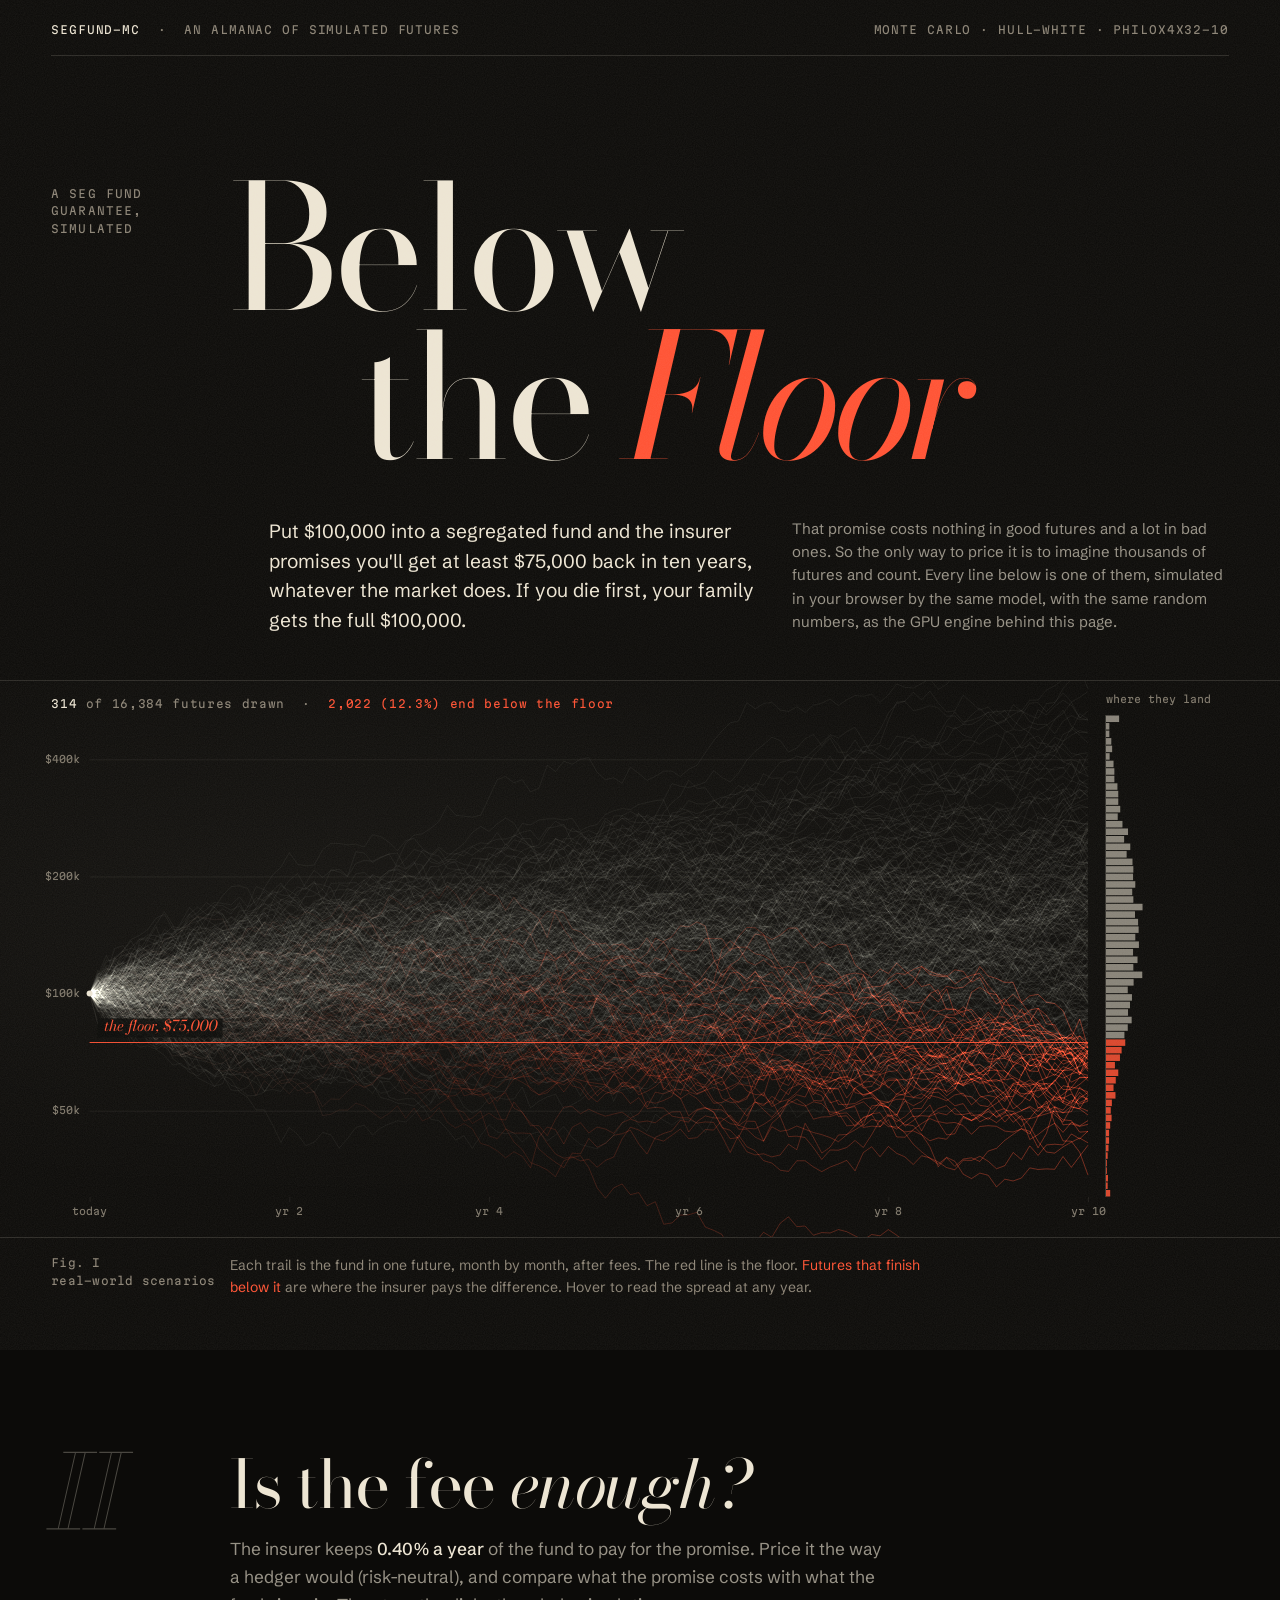
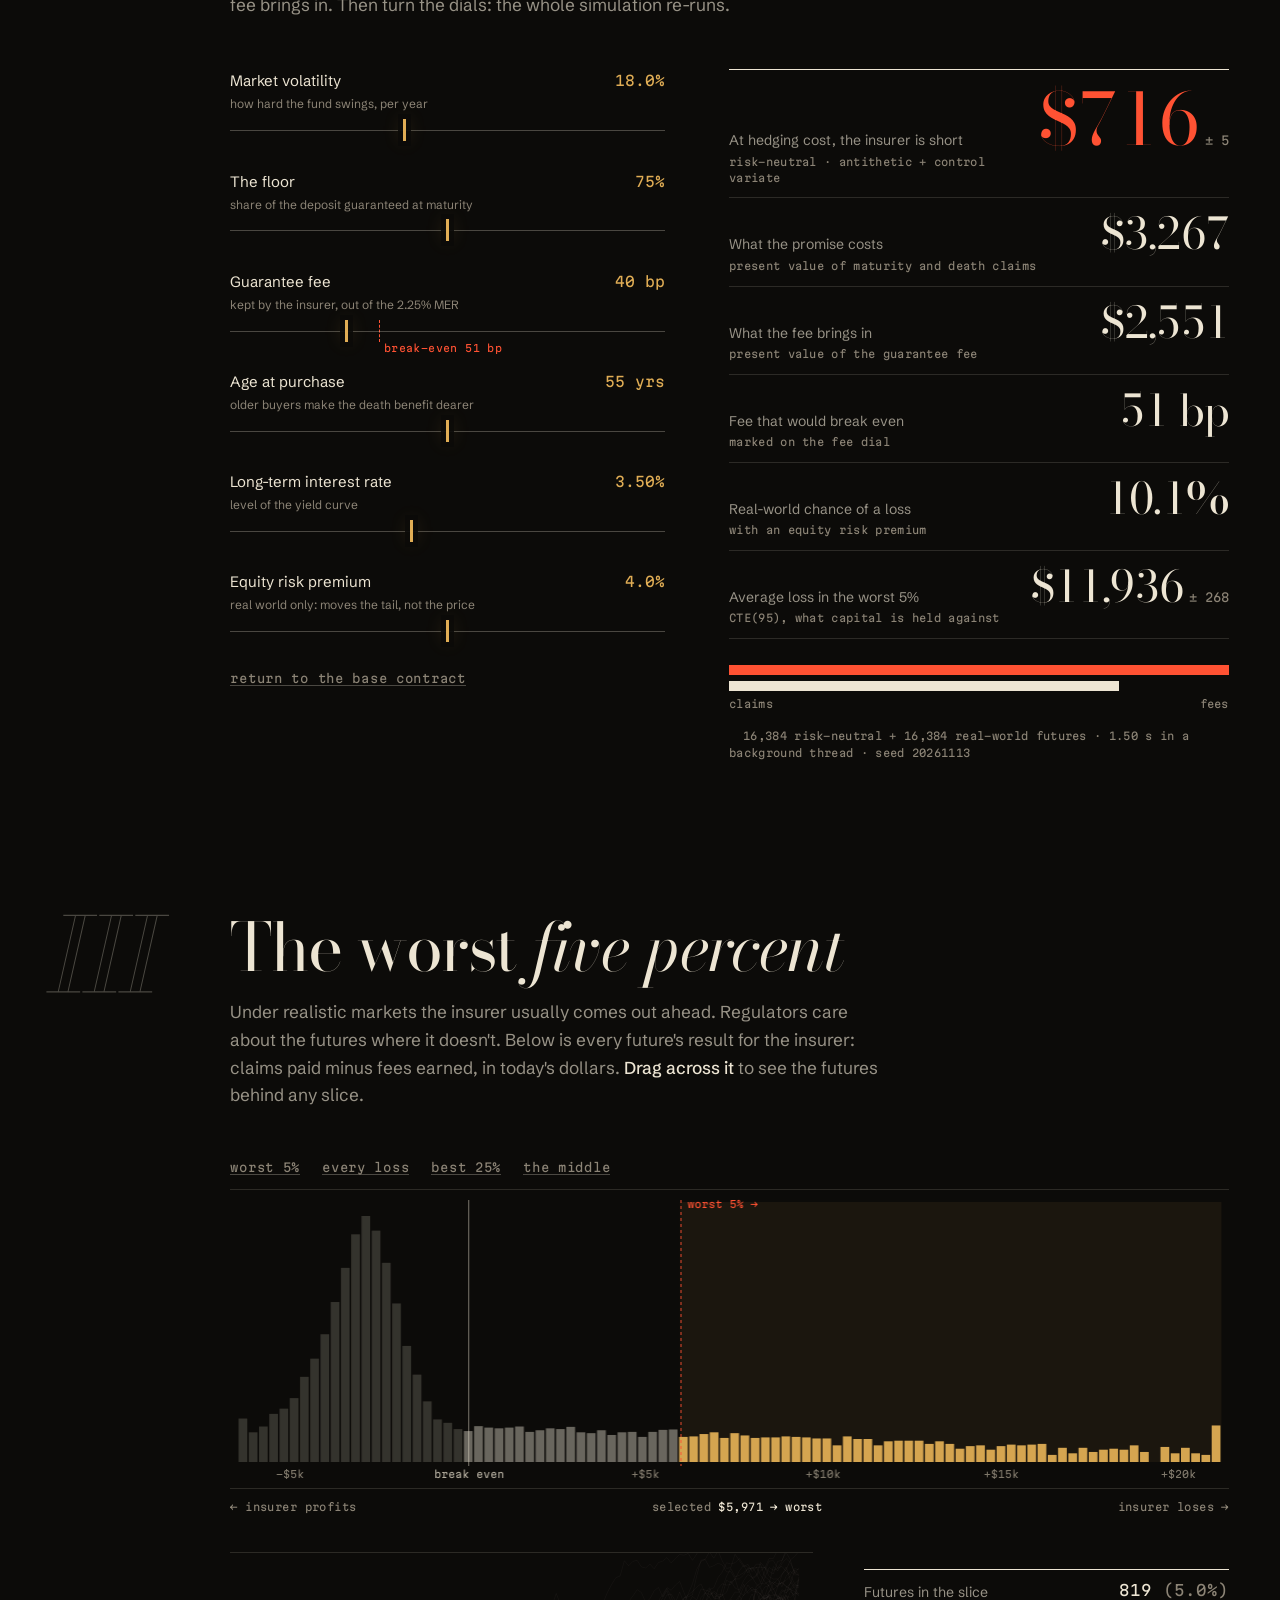
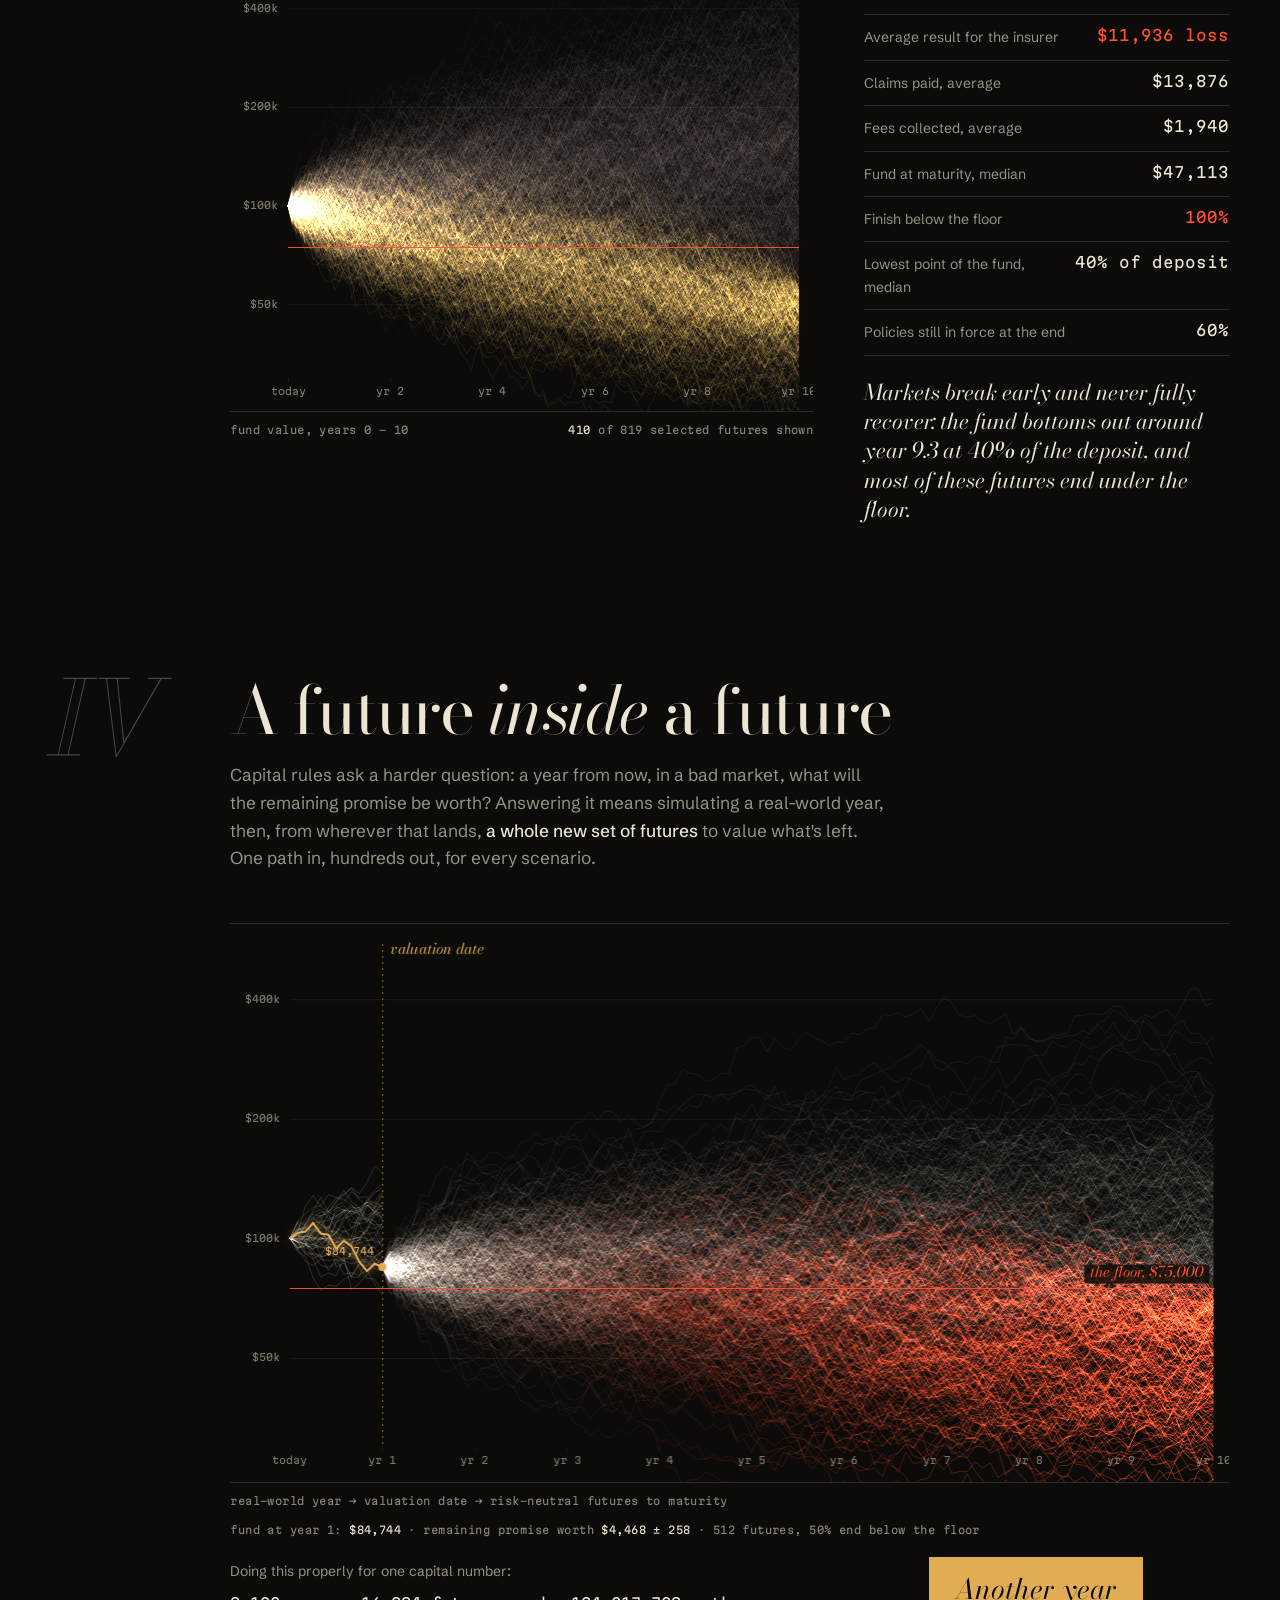
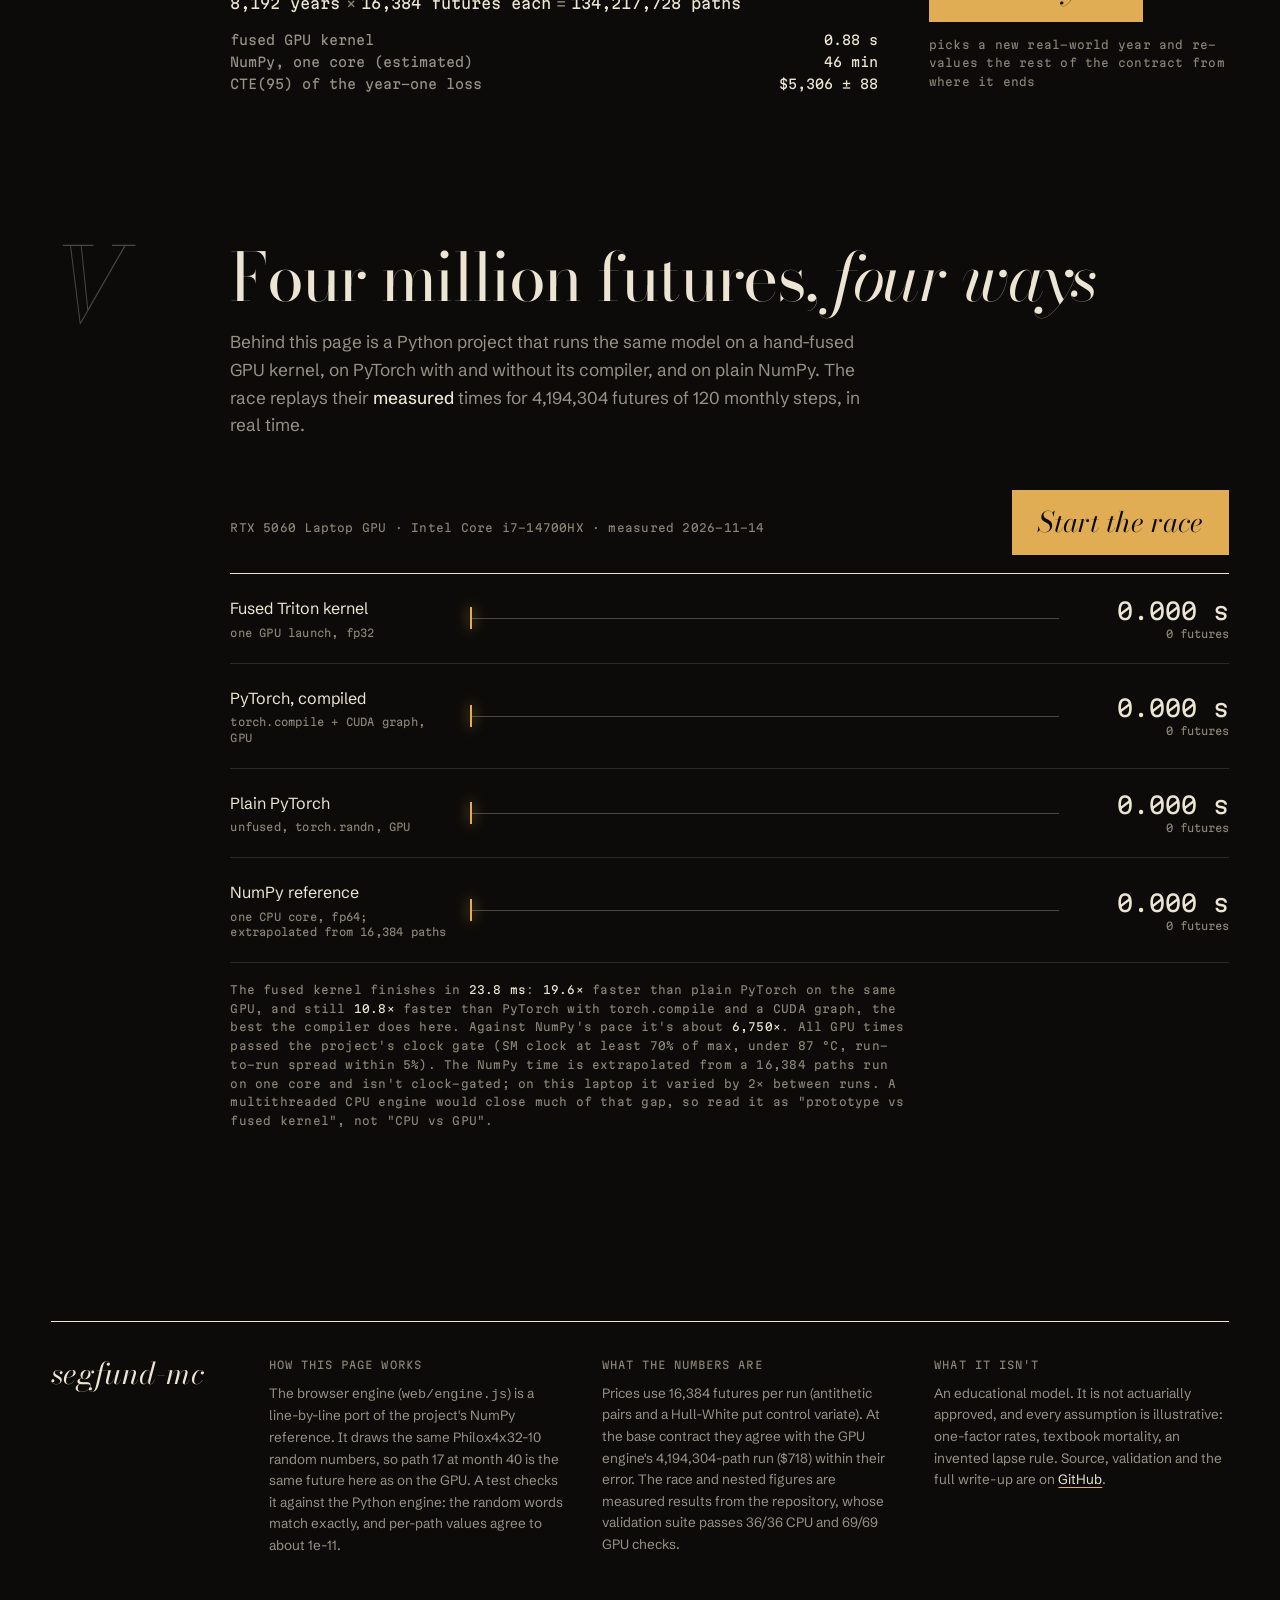
==== commit e0a5dd9b: "Race gains a torch.compile lane; NumPy pace from its best row" ====
--- a/web/index.html
+++ b/web/index.html
@@ -128,8 +128,8 @@
   <section class="chapter" id="race">
     <div class="numeral" aria-hidden="true">V</div>
     <div>
-      <h2>Four million futures, <em>three ways</em></h2>
-      <p class="lede">Behind this page is a Python project that runs the same model three ways. The race replays their <strong>measured</strong> times for 4,194,304 futures of 120 monthly steps, in real time.</p>
+      <h2>Four million futures, <em>four ways</em></h2>
+      <p class="lede">Behind this page is a Python project that runs the same model on a hand-fused GPU kernel, on PyTorch with and without its compiler, and on plain NumPy. The race replays their <strong>measured</strong> times for 4,194,304 futures of 120 monthly steps, in real time.</p>
 
       <div class="race-head">
         <span class="margin-note" id="race-meta"></span>
